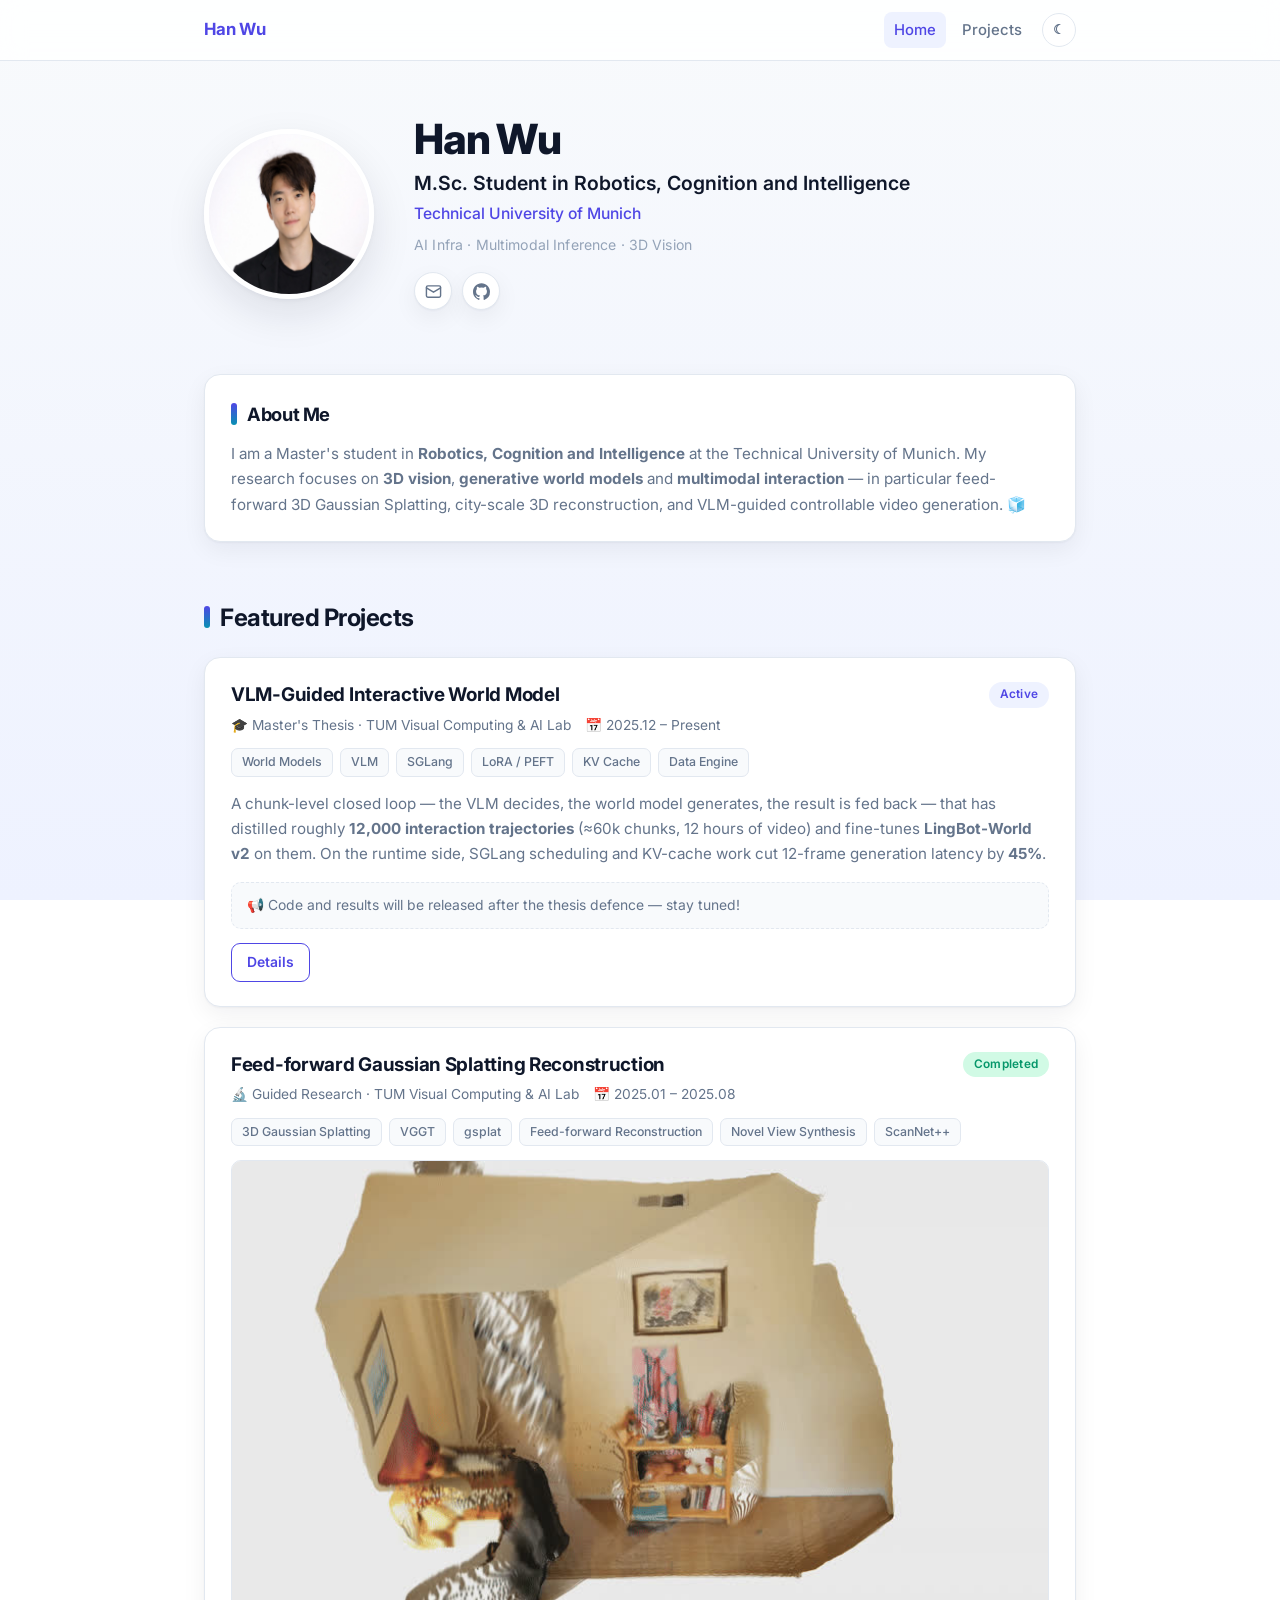
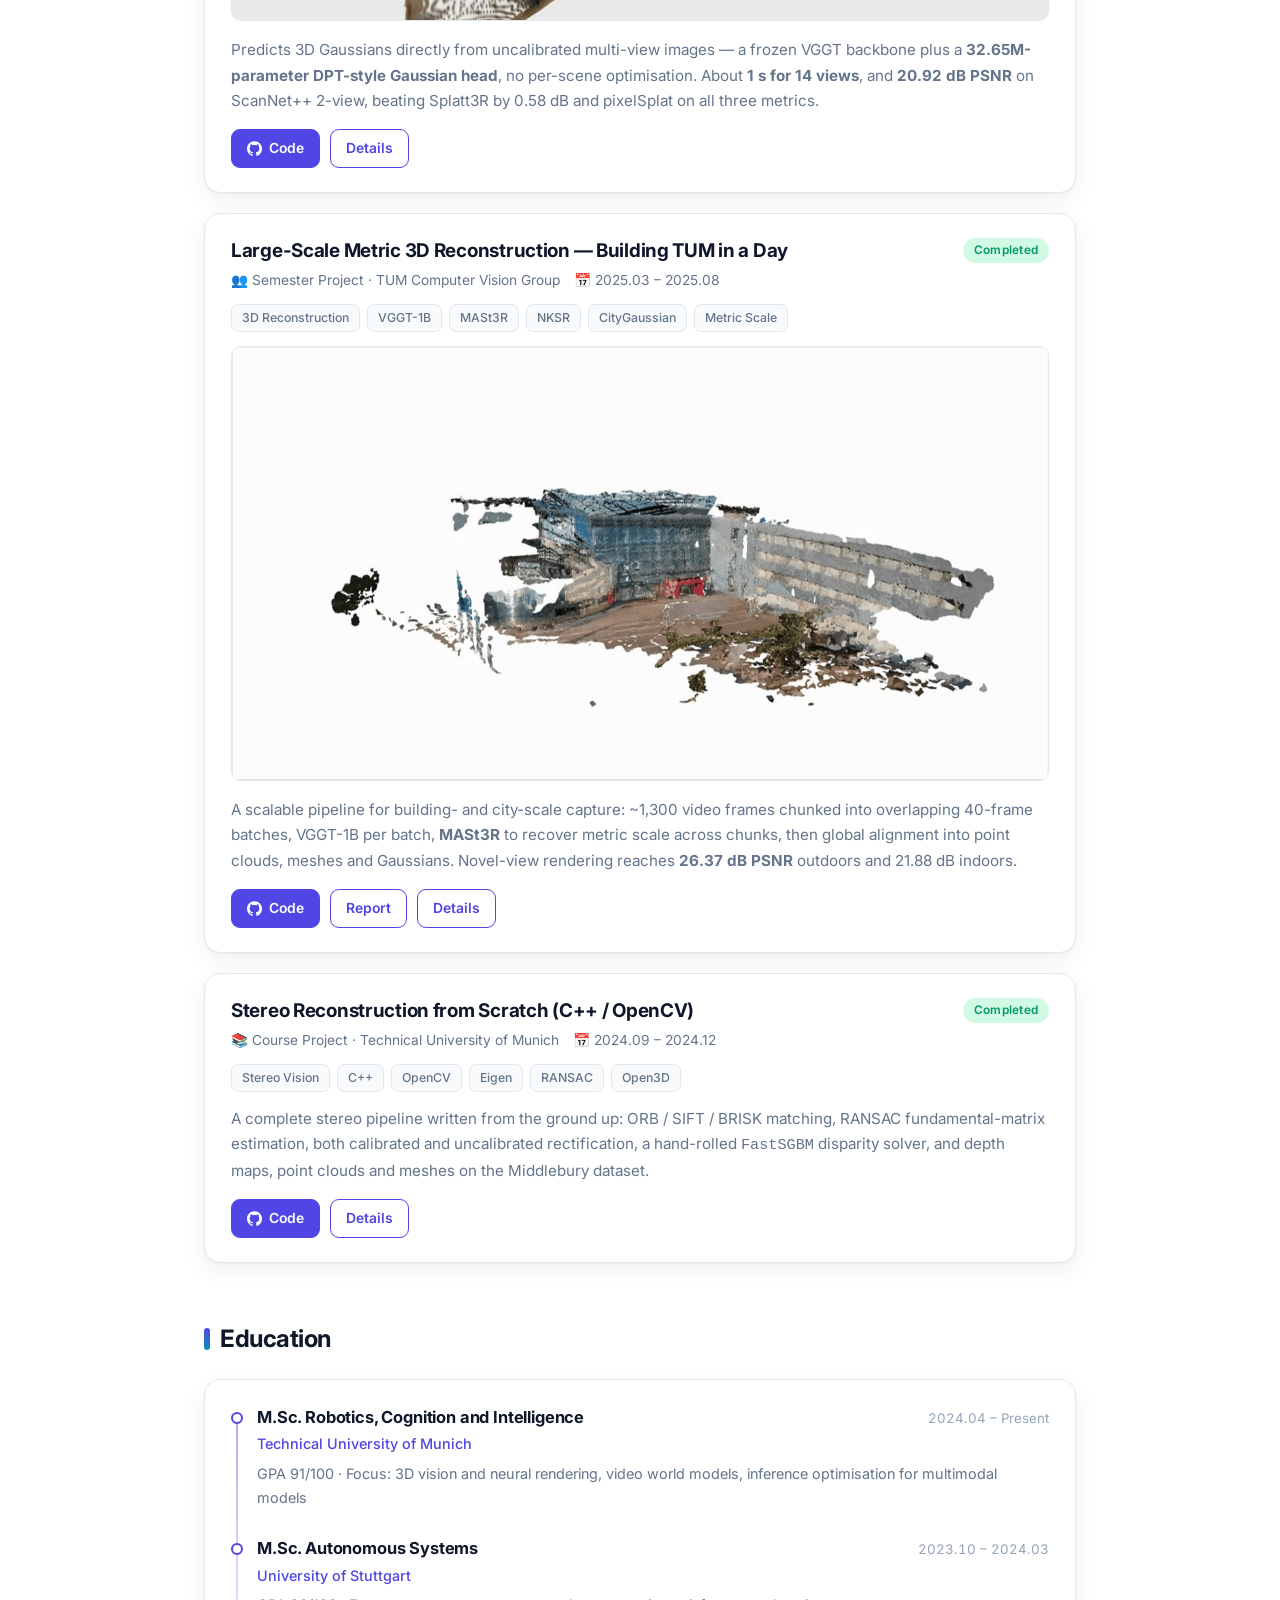
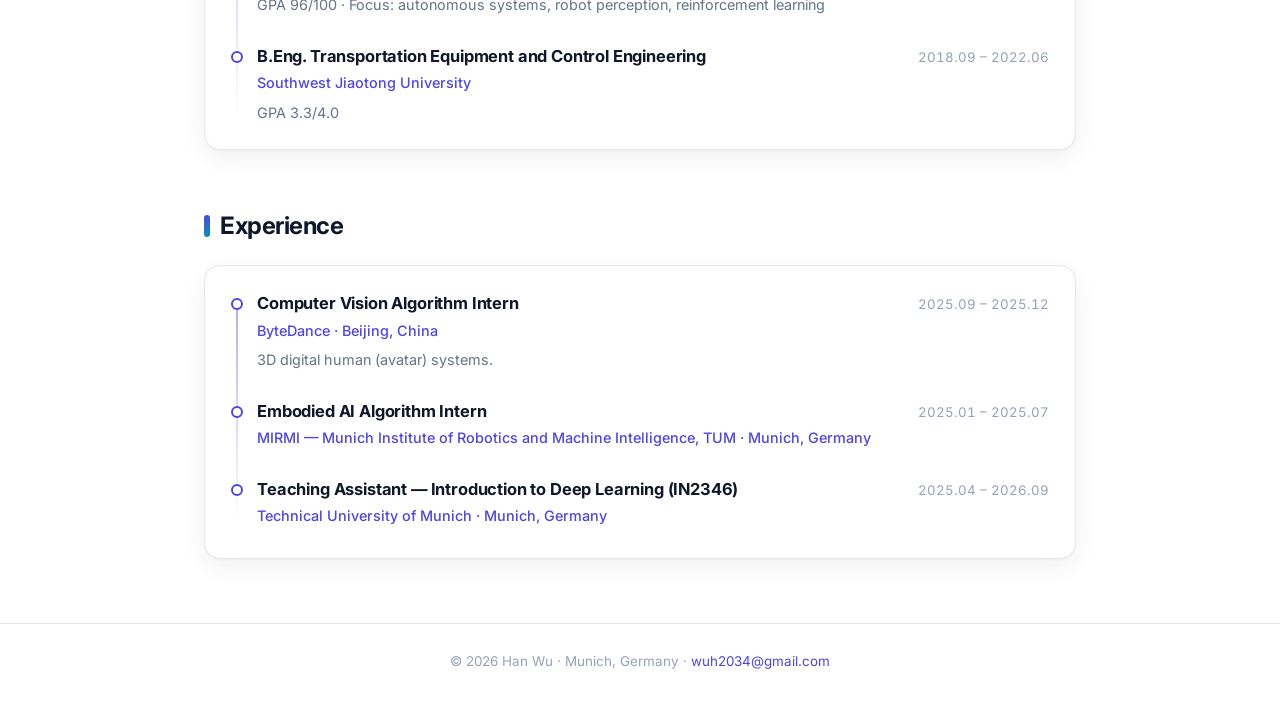
==== index.html @ 49b5aa14 "Personal site: home, projects and per-project pages Static site (no build step) for GitHub Pages: - " ====
<!DOCTYPE html>
<html lang="en">
<head>
<meta charset="utf-8">
<meta name="viewport" content="width=device-width, initial-scale=1">
<title>Han Wu — 3D Vision &amp; Generative World Models</title>
<meta name="description" content="Han Wu — M.Sc. student in Robotics, Cognition and Intelligence at TUM. Feed-forward 3D Gaussian Splatting, city-scale 3D reconstruction, and VLM-guided controllable video generation.">
<link rel="icon" href="data:image/svg+xml,<svg xmlns='http://www.w3.org/2000/svg' viewBox='0 0 100 100'><text y='.9em' font-size='90'>🧊</text></svg>">
<link rel="preconnect" href="https://fonts.googleapis.com">
<link rel="preconnect" href="https://fonts.gstatic.com" crossorigin>
<link href="https://fonts.googleapis.com/css2?family=Inter:wght@400;500;600;700;800&display=swap" rel="stylesheet">
<link rel="stylesheet" href="assets/css/style.css">
<script src="assets/js/boot.js"></script>
</head>
<body>

<nav class="nav">
  <div class="nav-inner">
    <a class="brand" href="index.html">Han Wu</a>
    <div class="nav-links">
      <a class="active" href="index.html">Home</a>
      <a href="projects.html">Projects</a>
      <button class="icon-btn" data-toggle-theme type="button">☾</button>
    </div>
  </div>
</nav>

<main class="wrap">

  <header class="hero">
    <img class="avatar" src="assets/img/profile.jpg" alt="Han Wu">
    <div>
      <h1>Han Wu</h1>
      <p class="role">M.Sc. Student in Robotics, Cognition and Intelligence</p>
      <p class="affil">Technical University of Munich</p>
      <p class="focus">AI Infra · Multimodal Inference · 3D Vision</p>
      <div class="socials">
        <a href="mailto:wuh2034@gmail.com" aria-label="Email" title="wuh2034@gmail.com">
          <svg viewBox="0 0 24 24" fill="none" stroke="currentColor" stroke-width="2" stroke-linecap="round" stroke-linejoin="round"><rect x="2" y="4" width="20" height="16" rx="2"/><path d="m22 7-10 6L2 7"/></svg>
        </a>
        <a href="https://github.com/wuh2034" target="_blank" rel="noopener" aria-label="GitHub" title="github.com/wuh2034">
          <svg viewBox="0 0 24 24" fill="currentColor"><path d="M12 .5C5.37.5 0 5.87 0 12.5c0 5.3 3.44 9.8 8.21 11.39.6.11.82-.26.82-.58l-.01-2.05c-3.34.72-4.04-1.61-4.04-1.61-.55-1.39-1.34-1.76-1.34-1.76-1.09-.75.08-.73.08-.73 1.2.08 1.84 1.24 1.84 1.24 1.07 1.83 2.81 1.3 3.5.99.11-.78.42-1.31.76-1.61-2.67-.3-5.47-1.34-5.47-5.96 0-1.32.47-2.39 1.24-3.23-.12-.31-.54-1.53.12-3.18 0 0 1.01-.32 3.3 1.23a11.5 11.5 0 0 1 6.010 0c2.29-1.55 3.3-1.23 3.3-1.23.66 1.65.24 2.87.12 3.18.77.84 1.23 1.91 1.23 3.23 0 4.63-2.8 5.65-5.48 5.95.43.37.81 1.1.81 2.22l-.01 3.29c0 .32.22.7.83.58A12.01 12.01 0 0 0 24 12.5C24 5.87 18.63.5 12 .5Z"/></svg>
        </a>
      </div>
    </div>
  </header>

  <section id="about">
    <div class="card">
      <h2 class="section-title" style="font-size:1.15rem;margin-bottom:12px;"><span class="dot"></span>About Me</h2>
      <p class="desc">
        I am a Master's student in <strong>Robotics, Cognition and Intelligence</strong> at the Technical University of
        Munich. My research focuses on <strong>3D vision</strong>, <strong>generative world models</strong> and
        <strong>multimodal interaction</strong> — in particular feed-forward 3D Gaussian Splatting, city-scale 3D
        reconstruction, and VLM-guided controllable video generation. 🧊
      </p>
    </div>
  </section>

  <section id="projects">
    <h2 class="section-title"><span class="dot"></span>Featured Projects</h2>
    <div class="projects">

      <article class="card project">
        <div class="project-head">
          <h3><a href="projects/vlm-world-model.html">VLM-Guided Interactive World Model</a></h3>
          <span class="badge badge-active">Active</span>
        </div>
        <p class="meta">
          <span>🎓 Master's Thesis · TUM Visual Computing &amp; AI Lab</span>
          <span>📅 2025.12 – Present</span>
        </p>
        <ul class="tags">
          <li>World Models</li><li>VLM</li><li>SGLang</li><li>LoRA / PEFT</li><li>KV Cache</li><li>Data Engine</li>
        </ul>
        <p class="desc">
          A chunk-level closed loop — the VLM decides, the world model generates, the result is fed back — that has
          distilled roughly <strong>12,000 interaction trajectories</strong> (≈60k chunks, 12 hours of video) and
          fine-tunes <strong>LingBot-World v2</strong> on them. On the runtime side, SGLang scheduling and KV-cache
          work cut 12-frame generation latency by <strong>45%</strong>.
        </p>
        <p class="stay-tuned">📢 Code and results will be released after the thesis defence — stay tuned!</p>
        <div class="actions" style="margin-top:14px;">
          <a class="btn ghost" href="projects/vlm-world-model.html">Details</a>
        </div>
      </article>

      <article class="card project">
        <div class="project-head">
          <h3><a href="projects/feedforward-gaussian.html">Feed-forward Gaussian Splatting Reconstruction</a></h3>
          <span class="badge badge-completed">Completed</span>
        </div>
        <p class="meta">
          <span>🔬 Guided Research · TUM Visual Computing &amp; AI Lab</span>
          <span>📅 2025.01 – 2025.08</span>
        </p>
        <ul class="tags">
          <li>3D Gaussian Splatting</li><li>VGGT</li><li>gsplat</li><li>Feed-forward Reconstruction</li><li>Novel View Synthesis</li><li>ScanNet++</li>
        </ul>
        <video class="thumb" autoplay loop muted playsinline poster="assets/img/fgr-render-poster.jpg">
          <source src="assets/img/fgr-render.mp4" type="video/mp4">
        </video>
        <p class="desc">
          Predicts 3D Gaussians directly from uncalibrated multi-view images — a frozen VGGT backbone plus a
          <strong>32.65M-parameter DPT-style Gaussian head</strong>, no per-scene optimisation. About
          <strong>1 s for 14 views</strong>, and <strong>20.92 dB PSNR</strong> on ScanNet++ 2-view, beating Splatt3R
          by 0.58 dB and pixelSplat on all three metrics.
        </p>
        <div class="actions">
          <a class="btn" href="https://github.com/wuh2034/Feedforward-Gaussian-Reconstruction" target="_blank" rel="noopener">
            <svg viewBox="0 0 24 24" fill="currentColor"><path d="M12 .5C5.37.5 0 5.87 0 12.5c0 5.3 3.44 9.8 8.21 11.39.6.11.82-.26.82-.58l-.01-2.05c-3.34.72-4.04-1.61-4.04-1.61-.55-1.39-1.34-1.76-1.34-1.76-1.09-.75.08-.73.08-.73 1.2.08 1.84 1.24 1.84 1.24 1.07 1.83 2.81 1.3 3.5.99.11-.78.42-1.31.76-1.61-2.67-.3-5.47-1.34-5.47-5.96 0-1.32.47-2.39 1.24-3.23-.12-.31-.54-1.53.12-3.18 0 0 1.01-.32 3.3 1.23a11.5 11.5 0 0 1 6.010 0c2.29-1.55 3.3-1.23 3.3-1.23.66 1.65.24 2.87.12 3.18.77.84 1.23 1.91 1.23 3.23 0 4.63-2.8 5.65-5.48 5.95.43.37.81 1.1.81 2.22l-.01 3.29c0 .32.22.7.83.58A12.01 12.01 0 0 0 24 12.5C24 5.87 18.63.5 12 .5Z"/></svg>
            Code
          </a>
          <a class="btn ghost" href="projects/feedforward-gaussian.html">Details</a>
        </div>
      </article>

      <article class="card project">
        <div class="project-head">
          <h3><a href="projects/large-scale-3d.html">Large-Scale Metric 3D Reconstruction — Building TUM in a Day</a></h3>
          <span class="badge badge-completed">Completed</span>
        </div>
        <p class="meta">
          <span>👥 Semester Project · TUM Computer Vision Group</span>
          <span>📅 2025.03 – 2025.08</span>
        </p>
        <ul class="tags">
          <li>3D Reconstruction</li><li>VGGT-1B</li><li>MASt3R</li><li>NKSR</li><li>CityGaussian</li><li>Metric Scale</li>
        </ul>
        <video class="thumb" autoplay loop muted playsinline poster="assets/img/largescale-poster.jpg">
          <source src="assets/img/largescale-demo.mp4" type="video/mp4">
        </video>
        <p class="desc">
          A scalable pipeline for building- and city-scale capture: ~1,300 video frames chunked into overlapping
          40-frame batches, VGGT-1B per batch, <strong>MASt3R</strong> to recover metric scale across chunks, then
          global alignment into point clouds, meshes and Gaussians. Novel-view rendering reaches
          <strong>26.37 dB PSNR</strong> outdoors and 21.88 dB indoors.
        </p>
        <div class="actions">
          <a class="btn" href="https://github.com/wuh2034/Large-Scale-Metric-3D-Reconstruction" target="_blank" rel="noopener">
            <svg viewBox="0 0 24 24" fill="currentColor"><path d="M12 .5C5.37.5 0 5.87 0 12.5c0 5.3 3.44 9.8 8.21 11.39.6.11.82-.26.82-.58l-.01-2.05c-3.34.72-4.04-1.61-4.04-1.61-.55-1.39-1.34-1.76-1.34-1.76-1.09-.75.08-.73.08-.73 1.2.08 1.84 1.24 1.84 1.24 1.07 1.83 2.81 1.3 3.5.99.11-.78.42-1.31.76-1.61-2.67-.3-5.47-1.34-5.47-5.96 0-1.32.47-2.39 1.24-3.23-.12-.31-.54-1.53.12-3.18 0 0 1.01-.32 3.3 1.23a11.5 11.5 0 0 1 6.010 0c2.29-1.55 3.3-1.23 3.3-1.23.66 1.65.24 2.87.12 3.18.77.84 1.23 1.91 1.23 3.23 0 4.63-2.8 5.65-5.48 5.95.43.37.81 1.1.81 2.22l-.01 3.29c0 .32.22.7.83.58A12.01 12.01 0 0 0 24 12.5C24 5.87 18.63.5 12 .5Z"/></svg>
            Code
          </a>
          <a class="btn ghost" href="https://github.com/wuh2034/Large-Scale-Metric-3D-Reconstruction/blob/main/assets/DL4SAI_Building_TUM_in_a_Day.pdf" target="_blank" rel="noopener">Report</a>
          <a class="btn ghost" href="projects/large-scale-3d.html">Details</a>
        </div>
      </article>

      <article class="card project">
        <div class="project-head">
          <h3><a href="projects/stereo-reconstruction.html">Stereo Reconstruction from Scratch (C++ / OpenCV)</a></h3>
          <span class="badge badge-completed">Completed</span>
        </div>
        <p class="meta">
          <span>📚 Course Project · Technical University of Munich</span>
          <span>📅 2024.09 – 2024.12</span>
        </p>
        <ul class="tags">
          <li>Stereo Vision</li><li>C++</li><li>OpenCV</li><li>Eigen</li><li>RANSAC</li><li>Open3D</li>
        </ul>
        <p class="desc">
          A complete stereo pipeline written from the ground up: ORB / SIFT / BRISK matching, RANSAC fundamental-matrix
          estimation, both calibrated and uncalibrated rectification, a hand-rolled <code>FastSGBM</code> disparity
          solver, and depth maps, point clouds and meshes on the Middlebury dataset.
        </p>
        <div class="actions">
          <a class="btn" href="https://github.com/wuh2034/stereo-reconstruction" target="_blank" rel="noopener">
            <svg viewBox="0 0 24 24" fill="currentColor"><path d="M12 .5C5.37.5 0 5.87 0 12.5c0 5.3 3.44 9.8 8.21 11.39.6.11.82-.26.82-.58l-.01-2.05c-3.34.72-4.04-1.61-4.04-1.61-.55-1.39-1.34-1.76-1.34-1.76-1.09-.75.08-.73.08-.73 1.2.08 1.84 1.24 1.84 1.24 1.07 1.83 2.81 1.3 3.5.99.11-.78.42-1.31.76-1.61-2.67-.3-5.47-1.34-5.47-5.96 0-1.32.47-2.39 1.24-3.23-.12-.31-.54-1.53.12-3.18 0 0 1.01-.32 3.3 1.23a11.5 11.5 0 0 1 6.010 0c2.29-1.55 3.3-1.23 3.3-1.23.66 1.65.24 2.87.12 3.18.77.84 1.23 1.91 1.23 3.23 0 4.63-2.8 5.65-5.48 5.95.43.37.81 1.1.81 2.22l-.01 3.29c0 .32.22.7.83.58A12.01 12.01 0 0 0 24 12.5C24 5.87 18.63.5 12 .5Z"/></svg>
            Code
          </a>
          <a class="btn ghost" href="projects/stereo-reconstruction.html">Details</a>
        </div>
      </article>

    </div>
  </section>

  <section id="education">
    <h2 class="section-title"><span class="dot"></span>Education</h2>
    <div class="card">
      <ul class="timeline">
        <li>
          <div class="tl-head">
            <h3>M.Sc. Robotics, Cognition and Intelligence</h3>
            <span class="tl-date">2024.04 – Present</span>
          </div>
          <p class="tl-org">Technical University of Munich</p>
          <p class="tl-body">GPA 91/100 · Focus: 3D vision and neural rendering, video world models, inference optimisation for multimodal models</p>
        </li>
        <li>
          <div class="tl-head">
            <h3>M.Sc. Autonomous Systems</h3>
            <span class="tl-date">2023.10 – 2024.03</span>
          </div>
          <p class="tl-org">University of Stuttgart</p>
          <p class="tl-body">GPA 96/100 · Focus: autonomous systems, robot perception, reinforcement learning</p>
        </li>
        <li>
          <div class="tl-head">
            <h3>B.Eng. Transportation Equipment and Control Engineering</h3>
            <span class="tl-date">2018.09 – 2022.06</span>
          </div>
          <p class="tl-org">Southwest Jiaotong University</p>
          <p class="tl-body">GPA 3.3/4.0</p>
        </li>
      </ul>
    </div>
  </section>

  <section id="experience">
    <h2 class="section-title"><span class="dot"></span>Experience</h2>
    <div class="card">
      <ul class="timeline">
        <li>
          <div class="tl-head">
            <h3>Computer Vision Algorithm Intern</h3>
            <span class="tl-date">2025.09 – 2025.12</span>
          </div>
          <p class="tl-org">ByteDance · Beijing, China</p>
          <p class="tl-body">3D digital human (avatar) systems.</p>
        </li>
        <li>
          <div class="tl-head">
            <h3>Embodied AI Algorithm Intern</h3>
            <span class="tl-date">2025.01 – 2025.07</span>
          </div>
          <p class="tl-org">MIRMI — Munich Institute of Robotics and Machine Intelligence, TUM · Munich, Germany</p>
        </li>
        <li>
          <div class="tl-head">
            <h3>Teaching Assistant — Introduction to Deep Learning (IN2346)</h3>
            <span class="tl-date">2025.04 – 2026.09</span>
          </div>
          <p class="tl-org">Technical University of Munich · Munich, Germany</p>
        </li>
      </ul>
    </div>
  </section>

</main>

<footer>
  <div class="wrap">© 2026 Han Wu · Munich, Germany · <a href="mailto:wuh2034@gmail.com">wuh2034@gmail.com</a></div>
</footer>

<script src="assets/js/main.js"></script>
</body>
</html>
---- assets/css/style.css ----
/* ============================================================
   Han Wu — personal site
   ============================================================ */

:root {
  --bg-top:      #f8fafc;
  --bg-bottom:   #eef2ff;
  --surface:     #ffffff;
  --surface-2:   #f8fafc;
  --text:        #0f172a;
  --text-muted:  #64748b;
  --text-faint:  #94a3b8;
  --border:      #e2e8f0;
  --accent:      #4f46e5;
  --accent-soft: #eef2ff;
  --accent-2:    #0891b2;
  --ok:          #059669;
  --ok-soft:     #d1fae5;
  --shadow:      0 1px 2px rgba(15, 23, 42, .04), 0 8px 24px rgba(15, 23, 42, .06);
  --shadow-lg:   0 2px 4px rgba(15, 23, 42, .04), 0 16px 40px rgba(15, 23, 42, .10);
  --radius:      16px;
  --maxw:        920px;
}

:root[data-theme="dark"] {
  --bg-top:      #0b1120;
  --bg-bottom:   #0f172a;
  --surface:     #151d2e;
  --surface-2:   #1b2438;
  --text:        #e8eefb;
  --text-muted:  #9aa8c0;
  --text-faint:  #6b7a94;
  --border:      #263248;
  --accent:      #8b93f8;
  --accent-soft: #1e253d;
  --accent-2:    #38bdf8;
  --ok:          #34d399;
  --ok-soft:     #123329;
  --shadow:      0 1px 2px rgba(0, 0, 0, .3), 0 8px 24px rgba(0, 0, 0, .25);
  --shadow-lg:   0 2px 4px rgba(0, 0, 0, .3), 0 16px 40px rgba(0, 0, 0, .35);
}

*, *::before, *::after { box-sizing: border-box; }

html { scroll-behavior: smooth; }

body {
  margin: 0;
  min-height: 100vh;
  font-family: "Inter", -apple-system, BlinkMacSystemFont, "Segoe UI", Roboto,
               "PingFang SC", "Hiragino Sans GB", "Microsoft YaHei",
               "Noto Sans CJK SC", sans-serif;
  font-size: 16px;
  line-height: 1.65;
  color: var(--text);
  background: linear-gradient(180deg, var(--bg-top) 0%, var(--bg-bottom) 100%);
  background-attachment: fixed;
  -webkit-font-smoothing: antialiased;
}

a { color: var(--accent); text-decoration: none; }
a:hover { text-decoration: underline; }

img { max-width: 100%; display: block; }

/* ---------- nav ---------- */
.nav {
  position: sticky;
  top: 0;
  z-index: 50;
  background: color-mix(in srgb, var(--surface) 85%, transparent);
  backdrop-filter: saturate(180%) blur(12px);
  border-bottom: 1px solid var(--border);
}
.nav-inner {
  max-width: var(--maxw);
  margin: 0 auto;
  padding: 0 24px;
  height: 60px;
  display: flex;
  align-items: center;
  justify-content: space-between;
  gap: 16px;
}
.brand {
  font-weight: 700;
  font-size: 1.05rem;
  color: var(--accent);
  letter-spacing: -.01em;
  white-space: nowrap;
}
.brand:hover { text-decoration: none; opacity: .85; }
.nav-links { display: flex; align-items: center; gap: 6px; }
.nav-links a {
  padding: 6px 10px;
  border-radius: 8px;
  color: var(--text-muted);
  font-size: .93rem;
  font-weight: 500;
  white-space: nowrap;
}
.nav-links a:hover { color: var(--text); background: var(--surface-2); text-decoration: none; }
.nav-links a.active { color: var(--accent); background: var(--accent-soft); }

.icon-btn {
  display: inline-flex;
  align-items: center;
  justify-content: center;
  min-width: 34px;
  height: 34px;
  padding: 0 9px;
  margin-left: 4px;
  border: 1px solid var(--border);
  border-radius: 999px;
  background: var(--surface);
  color: var(--text-muted);
  font: inherit;
  font-size: .82rem;
  font-weight: 600;
  cursor: pointer;
  transition: color .15s, border-color .15s, background .15s;
}
.icon-btn:hover { color: var(--accent); border-color: var(--accent); }

/* ---------- layout ---------- */
.wrap { max-width: var(--maxw); margin: 0 auto; padding: 0 24px; }
section { margin: 56px 0; }
.section-title {
  display: flex;
  align-items: center;
  gap: 10px;
  font-size: 1.5rem;
  font-weight: 700;
  letter-spacing: -.02em;
  margin: 0 0 20px;
}
.section-title .dot {
  width: 6px; height: 22px;
  border-radius: 3px;
  background: linear-gradient(180deg, var(--accent), var(--accent-2));
  flex: none;
}

.card {
  background: var(--surface);
  border: 1px solid var(--border);
  border-radius: var(--radius);
  box-shadow: var(--shadow);
  padding: 24px 26px;
}

/* ---------- hero ---------- */
.hero {
  display: flex;
  align-items: center;
  gap: 40px;
  padding: 56px 0 8px;
}
.avatar {
  width: 170px; height: 170px;
  flex: none;
  border-radius: 50%;
  object-fit: cover;
  object-position: 50% 18%;
  border: 5px solid var(--surface);
  box-shadow: var(--shadow-lg);
}
.hero h1 {
  margin: 0 0 4px;
  font-size: 2.6rem;
  font-weight: 800;
  letter-spacing: -.03em;
  line-height: 1.1;
}
.hero .role { margin: 0 0 2px; font-size: 1.22rem; font-weight: 600; color: var(--text); }
.hero .affil { margin: 0 0 6px; font-size: .98rem; font-weight: 500; color: var(--accent); }
.hero .focus { margin: 0 0 16px; font-size: .88rem; color: var(--text-faint); letter-spacing: .01em; }

.socials { display: flex; gap: 10px; }
.socials a {
  width: 38px; height: 38px;
  display: inline-flex; align-items: center; justify-content: center;
  border-radius: 50%;
  background: var(--surface);
  border: 1px solid var(--border);
  color: var(--text-muted);
  box-shadow: var(--shadow);
  transition: transform .15s, color .15s, border-color .15s;
}
.socials a:hover { transform: translateY(-2px); color: var(--accent); border-color: var(--accent); text-decoration: none; }
.socials svg { width: 17px; height: 17px; }

/* ---------- projects ---------- */
.projects { display: grid; gap: 20px; }
.project { transition: transform .18s, box-shadow .18s; }
.project:hover { transform: translateY(-2px); box-shadow: var(--shadow-lg); }
.project-head {
  display: flex;
  align-items: flex-start;
  justify-content: space-between;
  gap: 14px;
  margin-bottom: 6px;
}
.project-head h3 {
  margin: 0;
  font-size: 1.18rem;
  font-weight: 700;
  letter-spacing: -.015em;
  line-height: 1.35;
}
.project-head h3 a { color: inherit; }
.project-head h3 a:hover { color: var(--accent); text-decoration: none; }

.badge {
  flex: none;
  padding: 3px 11px;
  border-radius: 999px;
  font-size: .74rem;
  font-weight: 600;
  letter-spacing: .02em;
  white-space: nowrap;
}
.badge-active    { background: var(--accent-soft); color: var(--accent); }
.badge-completed { background: var(--ok-soft); color: var(--ok); }

.meta {
  margin: 0 0 12px;
  font-size: .86rem;
  color: var(--text-muted);
  display: flex;
  flex-wrap: wrap;
  align-items: center;
  gap: 6px 14px;
}
.meta span { display: inline-flex; align-items: center; gap: 5px; }

.tags { display: flex; flex-wrap: wrap; gap: 7px; margin: 0 0 14px; padding: 0; list-style: none; }
.tags li {
  padding: 3px 10px;
  border-radius: 7px;
  background: var(--surface-2);
  border: 1px solid var(--border);
  font-size: .77rem;
  font-weight: 500;
  color: var(--text-muted);
}

.desc { margin: 0 0 16px; color: var(--text-muted); font-size: .95rem; }
.desc:last-child { margin-bottom: 0; }

.thumb {
  width: 100%;
  border-radius: 10px;
  border: 1px solid var(--border);
  background: var(--surface-2);
  margin: 0 0 16px;
}

.actions { display: flex; flex-wrap: wrap; gap: 10px; }
.btn {
  display: inline-flex;
  align-items: center;
  gap: 7px;
  padding: 7px 15px;
  border-radius: 9px;
  font-size: .87rem;
  font-weight: 600;
  border: 1px solid var(--accent);
  background: var(--accent);
  color: #fff;
  transition: opacity .15s, transform .15s;
}
.btn:hover { opacity: .88; text-decoration: none; transform: translateY(-1px); }
.btn.ghost { background: transparent; color: var(--accent); }
.btn.ghost:hover { background: var(--accent-soft); }
.btn svg { width: 15px; height: 15px; }

.stay-tuned {
  margin: 0;
  padding: 11px 15px;
  border-radius: 10px;
  background: var(--surface-2);
  border: 1px dashed var(--border);
  font-size: .87rem;
  color: var(--text-muted);
}

/* ---------- timeline ---------- */
.timeline { position: relative; margin: 0; padding: 0 0 0 26px; list-style: none; }
.timeline::before {
  content: "";
  position: absolute;
  left: 5px; top: 8px; bottom: 8px;
  width: 2px;
  background: linear-gradient(180deg, var(--accent), transparent);
  opacity: .45;
}
.timeline > li { position: relative; margin-bottom: 26px; }
.timeline > li:last-child { margin-bottom: 0; }
.timeline > li::before {
  content: "";
  position: absolute;
  left: -26px; top: 8px;
  width: 12px; height: 12px;
  border-radius: 50%;
  background: var(--surface);
  border: 2.5px solid var(--accent);
}
.tl-head {
  display: flex;
  flex-wrap: wrap;
  align-items: baseline;
  justify-content: space-between;
  gap: 4px 16px;
}
.tl-head h3 { margin: 0; font-size: 1.03rem; font-weight: 700; letter-spacing: -.01em; }
.tl-date { font-size: .83rem; color: var(--text-faint); font-variant-numeric: tabular-nums; white-space: nowrap; }
.tl-org { margin: 1px 0 6px; font-size: .9rem; font-weight: 500; color: var(--accent); }
.tl-body { margin: 0; font-size: .9rem; color: var(--text-muted); }
.tl-body ul { margin: 6px 0 0; padding-left: 18px; }
.tl-body li { margin-bottom: 3px; }

/* ---------- skills ---------- */
.skill-grid { display: grid; grid-template-columns: repeat(auto-fit, minmax(240px, 1fr)); gap: 22px; }
.skill-grid h4 {
  margin: 0 0 9px;
  font-size: .78rem;
  font-weight: 700;
  letter-spacing: .09em;
  text-transform: uppercase;
  color: var(--text-faint);
}
.skill-grid ul { margin: 0; padding: 0; list-style: none; font-size: .92rem; color: var(--text-muted); }
.skill-grid li { margin-bottom: 4px; }

/* ---------- project detail pages ---------- */
.page-head { padding: 44px 0 8px; }
.page-head h1 {
  margin: 10px 0 8px;
  font-size: 2.05rem;
  font-weight: 800;
  letter-spacing: -.03em;
  line-height: 1.18;
}
.page-head .lede { margin: 0; font-size: 1.02rem; color: var(--text-muted); max-width: 62ch; }
.back {
  display: inline-flex;
  align-items: center;
  gap: 6px;
  font-size: .87rem;
  font-weight: 500;
  color: var(--text-muted);
}
.back:hover { color: var(--accent); text-decoration: none; }

.prose h2 {
  margin: 30px 0 10px;
  font-size: 1.18rem;
  font-weight: 700;
  letter-spacing: -.015em;
}
.prose h2:first-child { margin-top: 0; }
.prose p { margin: 0 0 12px; color: var(--text-muted); font-size: .95rem; }
.prose ul { margin: 0 0 12px; padding-left: 20px; color: var(--text-muted); font-size: .95rem; }
.prose li { margin-bottom: 6px; }
.prose strong { color: var(--text); font-weight: 600; }
.prose figure { margin: 18px 0; }
.prose figcaption { margin-top: 8px; font-size: .82rem; color: var(--text-faint); text-align: center; }
.prose code {
  padding: 1.5px 5px;
  border-radius: 5px;
  background: var(--surface-2);
  border: 1px solid var(--border);
  font-family: ui-monospace, SFMono-Regular, "SF Mono", Menlo, monospace;
  font-size: .87em;
}

.stat-row {
  display: grid;
  grid-template-columns: repeat(auto-fit, minmax(150px, 1fr));
  gap: 14px;
  margin: 18px 0;
}
.stat {
  padding: 14px 16px;
  border-radius: 12px;
  background: var(--surface-2);
  border: 1px solid var(--border);
}
.stat .v { font-size: 1.4rem; font-weight: 700; letter-spacing: -.02em; color: var(--accent); }
.stat .k { font-size: .8rem; color: var(--text-muted); }

.table-wrap { overflow-x: auto; margin: 16px 0; }
table { border-collapse: collapse; width: 100%; font-size: .89rem; min-width: 380px; }
th, td { padding: 9px 14px; text-align: left; border-bottom: 1px solid var(--border); }
th { font-weight: 600; color: var(--text-faint); font-size: .78rem; text-transform: uppercase; letter-spacing: .05em; }
td { color: var(--text-muted); }
tbody tr:last-child td { border-bottom: none; }
td strong { color: var(--text); }

/* ---------- footer ---------- */
footer {
  margin-top: 64px;
  padding: 26px 0 34px;
  border-top: 1px solid var(--border);
  text-align: center;
  font-size: .84rem;
  color: var(--text-faint);
}

/* ---------- responsive ---------- */
@media (max-width: 720px) {
  .wrap, .nav-inner { padding: 0 18px; }
  .hero { flex-direction: column; text-align: center; gap: 22px; padding-top: 38px; }
  .hero h1 { font-size: 2.05rem; }
  .avatar { width: 140px; height: 140px; }
  .socials { justify-content: center; }
  .card { padding: 20px; }
  section { margin: 42px 0; }
  .nav-links a { padding: 6px 8px; font-size: .88rem; }
  .page-head h1 { font-size: 1.7rem; }
}

/* ---------- media: input-view grid + inline video ---------- */
.media-split {
  display: grid;
  grid-template-columns: .85fr 1.15fr;
  gap: 14px;
  align-items: center;
}
.input-grid { display: grid; grid-template-columns: 1fr 1fr; gap: 8px; }
.input-grid img {
  width: 100%;
  aspect-ratio: 3 / 2;
  object-fit: cover;
  border-radius: 8px;
  border: 1px solid var(--border);
}
video.thumb, .media-split video {
  width: 100%;
  display: block;
  border-radius: 10px;
  border: 1px solid var(--border);
  background: var(--surface-2);
}
video.thumb { margin: 0 0 16px; }
@media (max-width: 720px) { .media-split { grid-template-columns: 1fr; } }
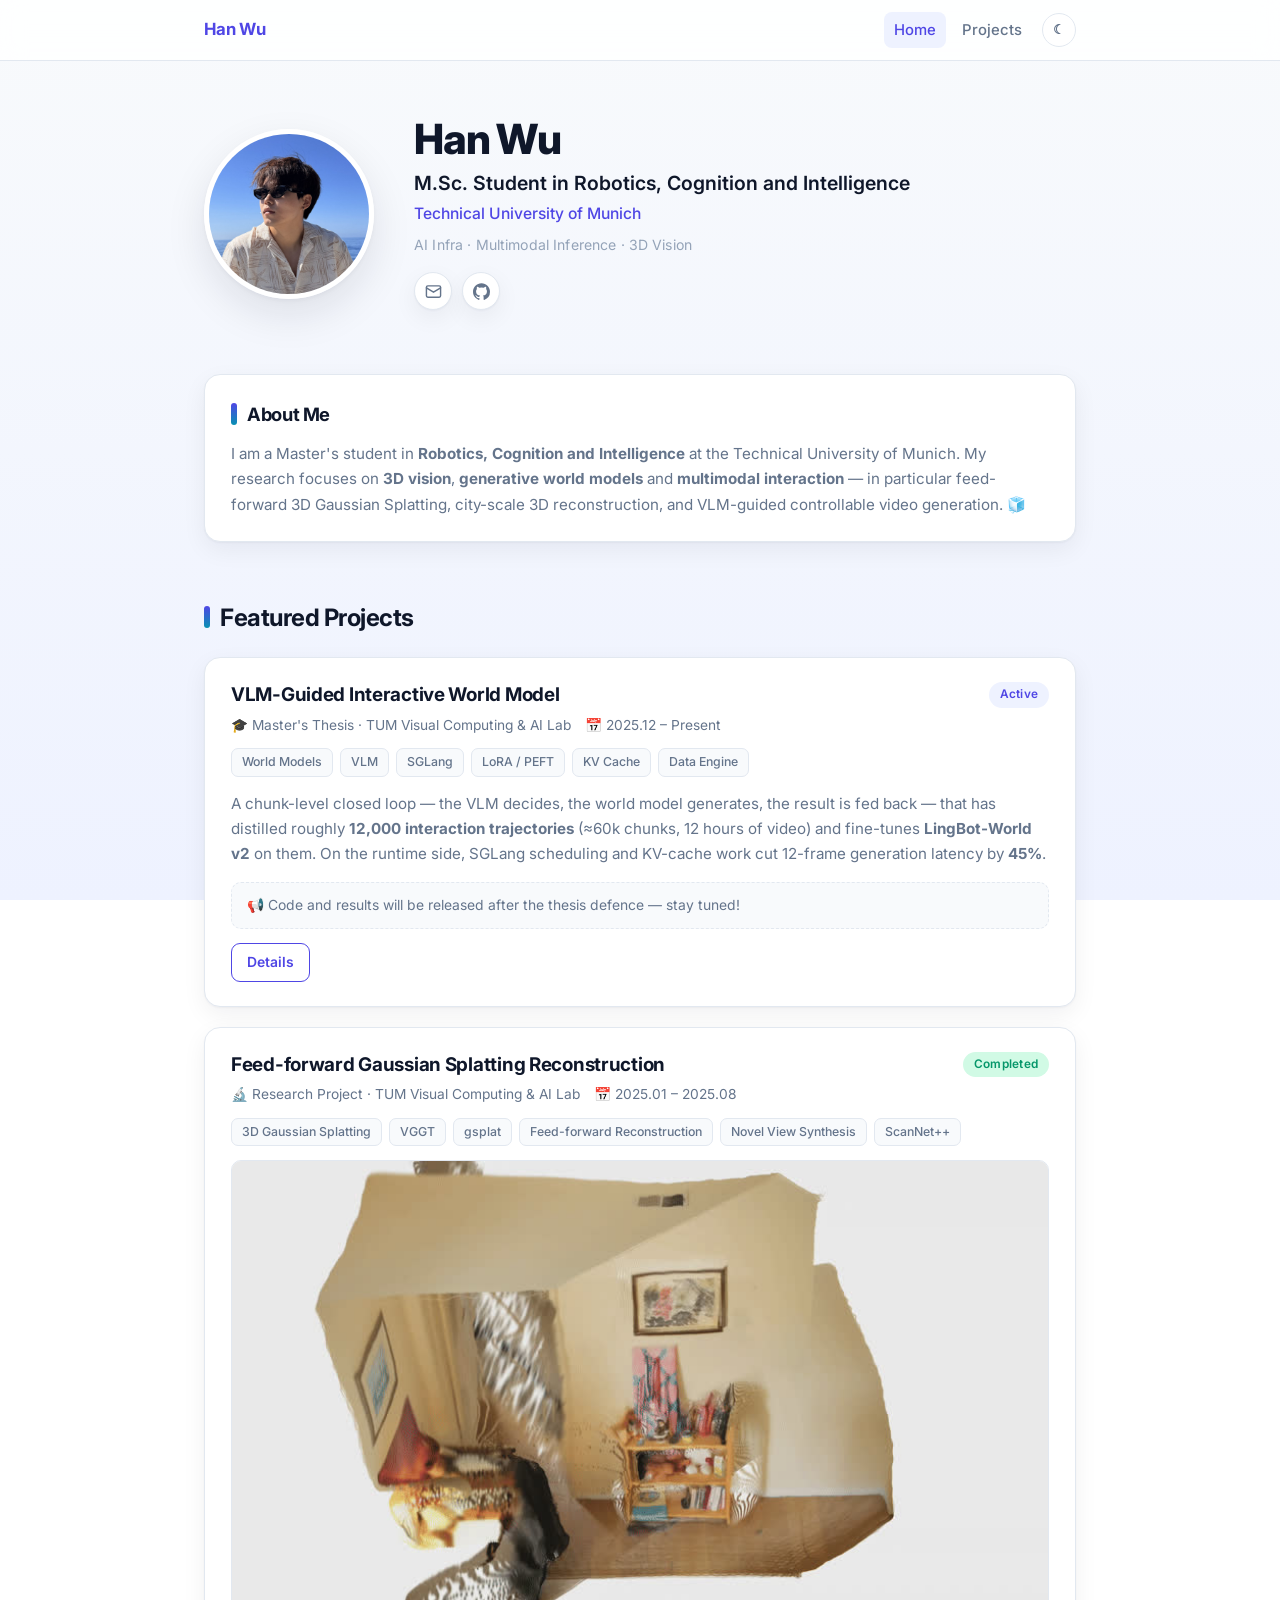
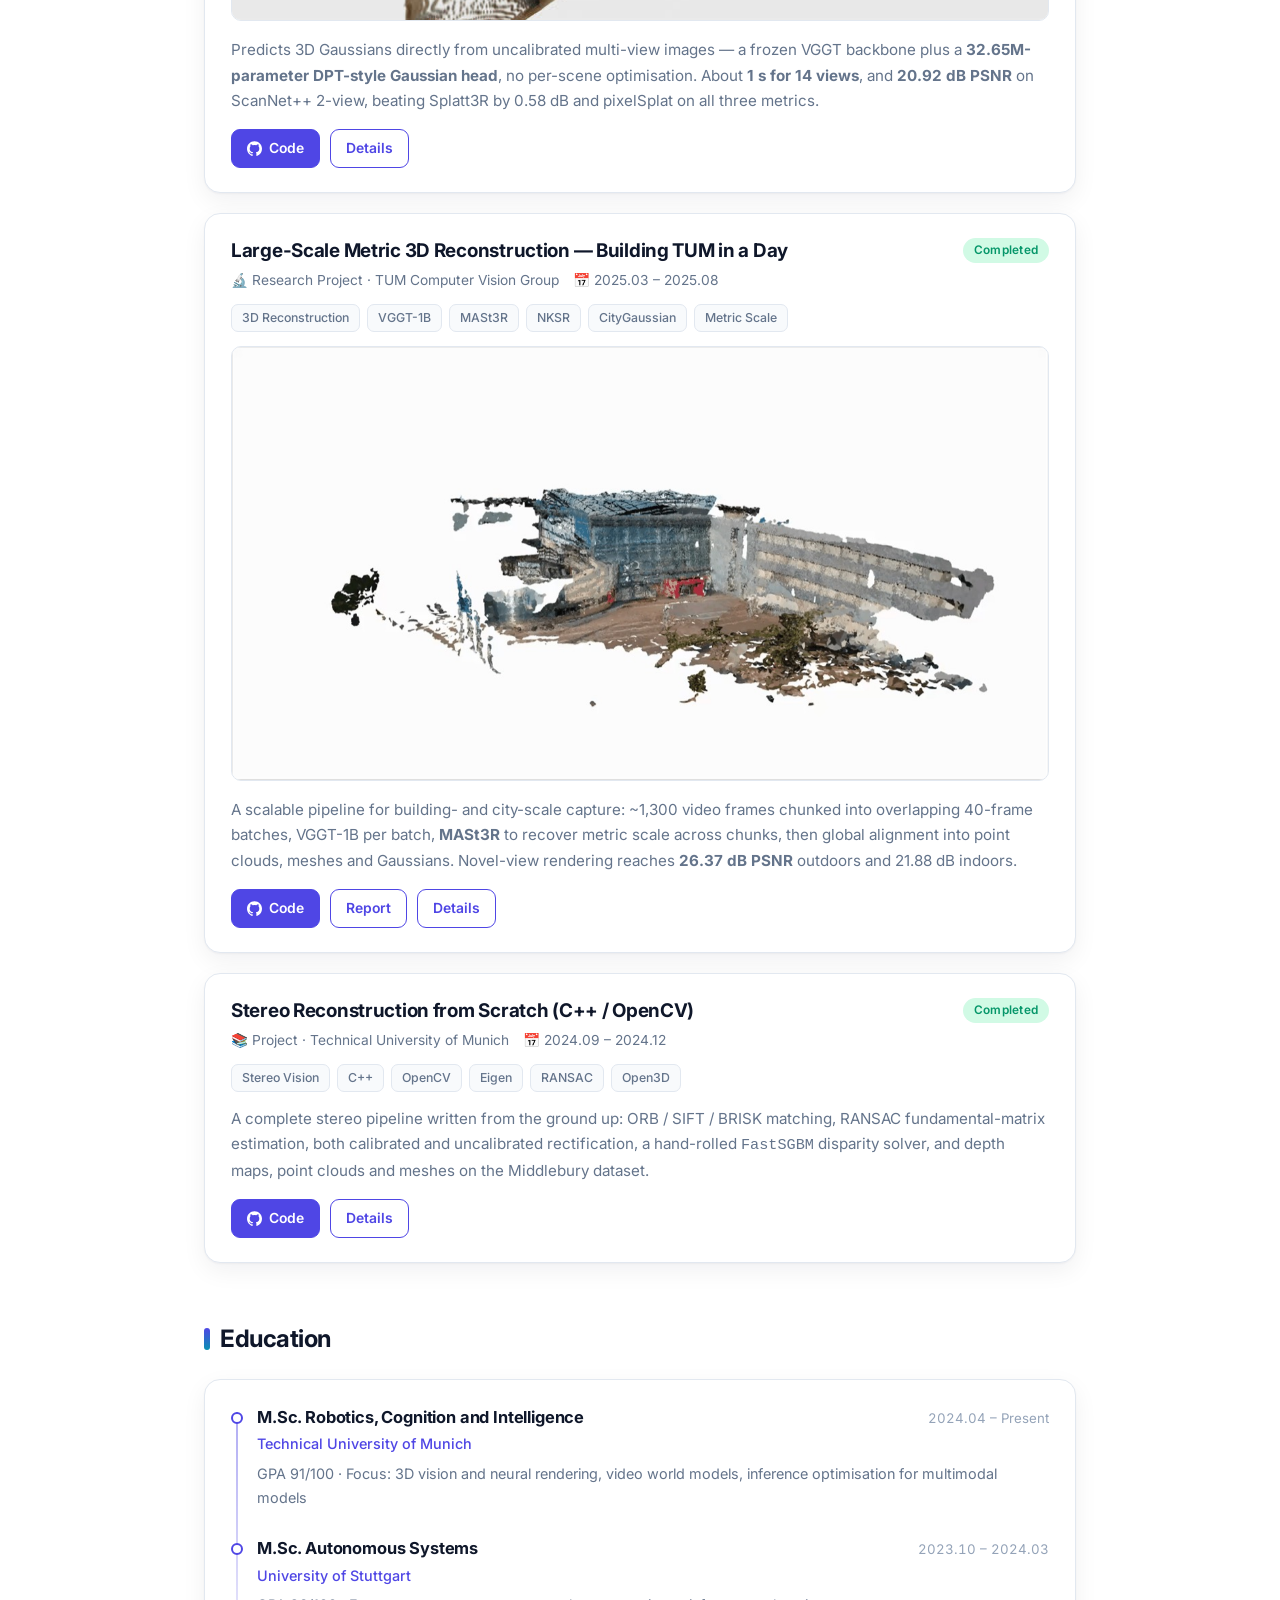
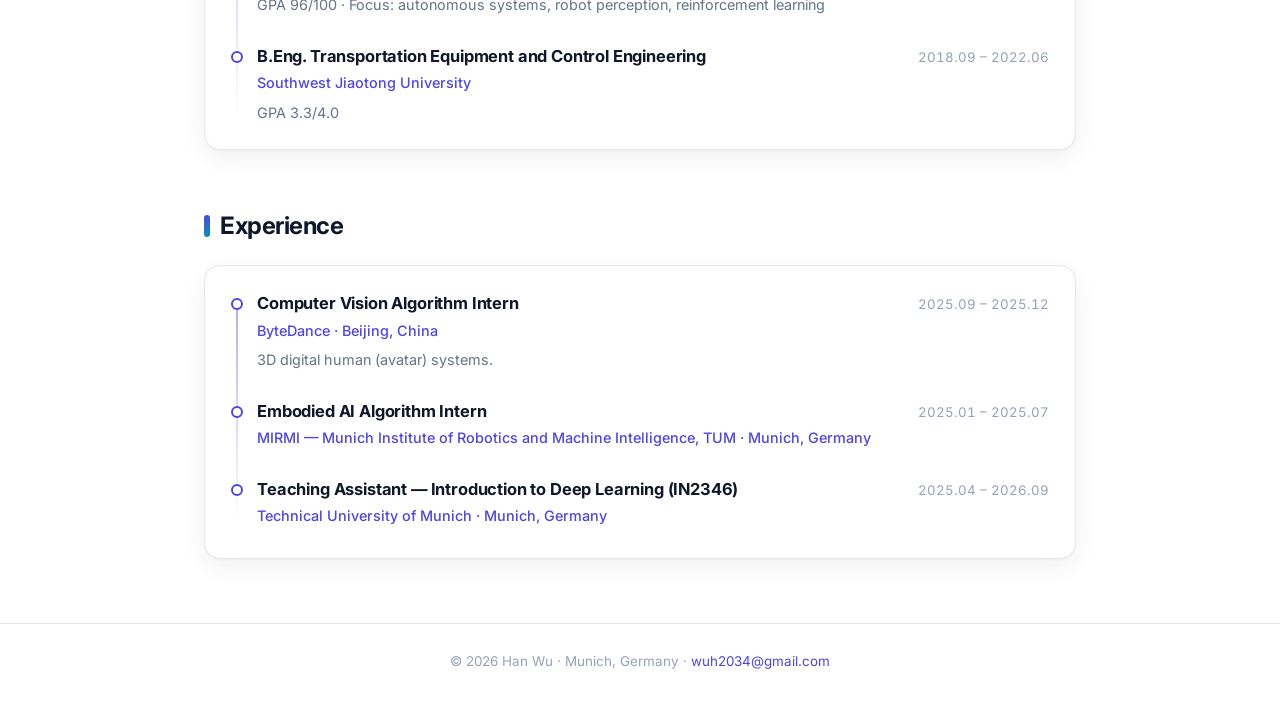
==== commit c970b3a7: "Simplify project type labels "Guided Research" and "Semester Project" both become "Research Project"" ====
--- a/index.html
+++ b/index.html
@@ -91,7 +91,7 @@
           <span class="badge badge-completed">Completed</span>
         </div>
         <p class="meta">
-          <span>🔬 Guided Research · TUM Visual Computing &amp; AI Lab</span>
+          <span>🔬 Research Project · TUM Visual Computing &amp; AI Lab</span>
           <span>📅 2025.01 – 2025.08</span>
         </p>
         <ul class="tags">
@@ -121,7 +121,7 @@
           <span class="badge badge-completed">Completed</span>
         </div>
         <p class="meta">
-          <span>👥 Semester Project · TUM Computer Vision Group</span>
+          <span>🔬 Research Project · TUM Computer Vision Group</span>
           <span>📅 2025.03 – 2025.08</span>
         </p>
         <ul class="tags">
@@ -152,7 +152,7 @@
           <span class="badge badge-completed">Completed</span>
         </div>
         <p class="meta">
-          <span>📚 Course Project · Technical University of Munich</span>
+          <span>📚 Project · Technical University of Munich</span>
           <span>📅 2024.09 – 2024.12</span>
         </p>
         <ul class="tags">
